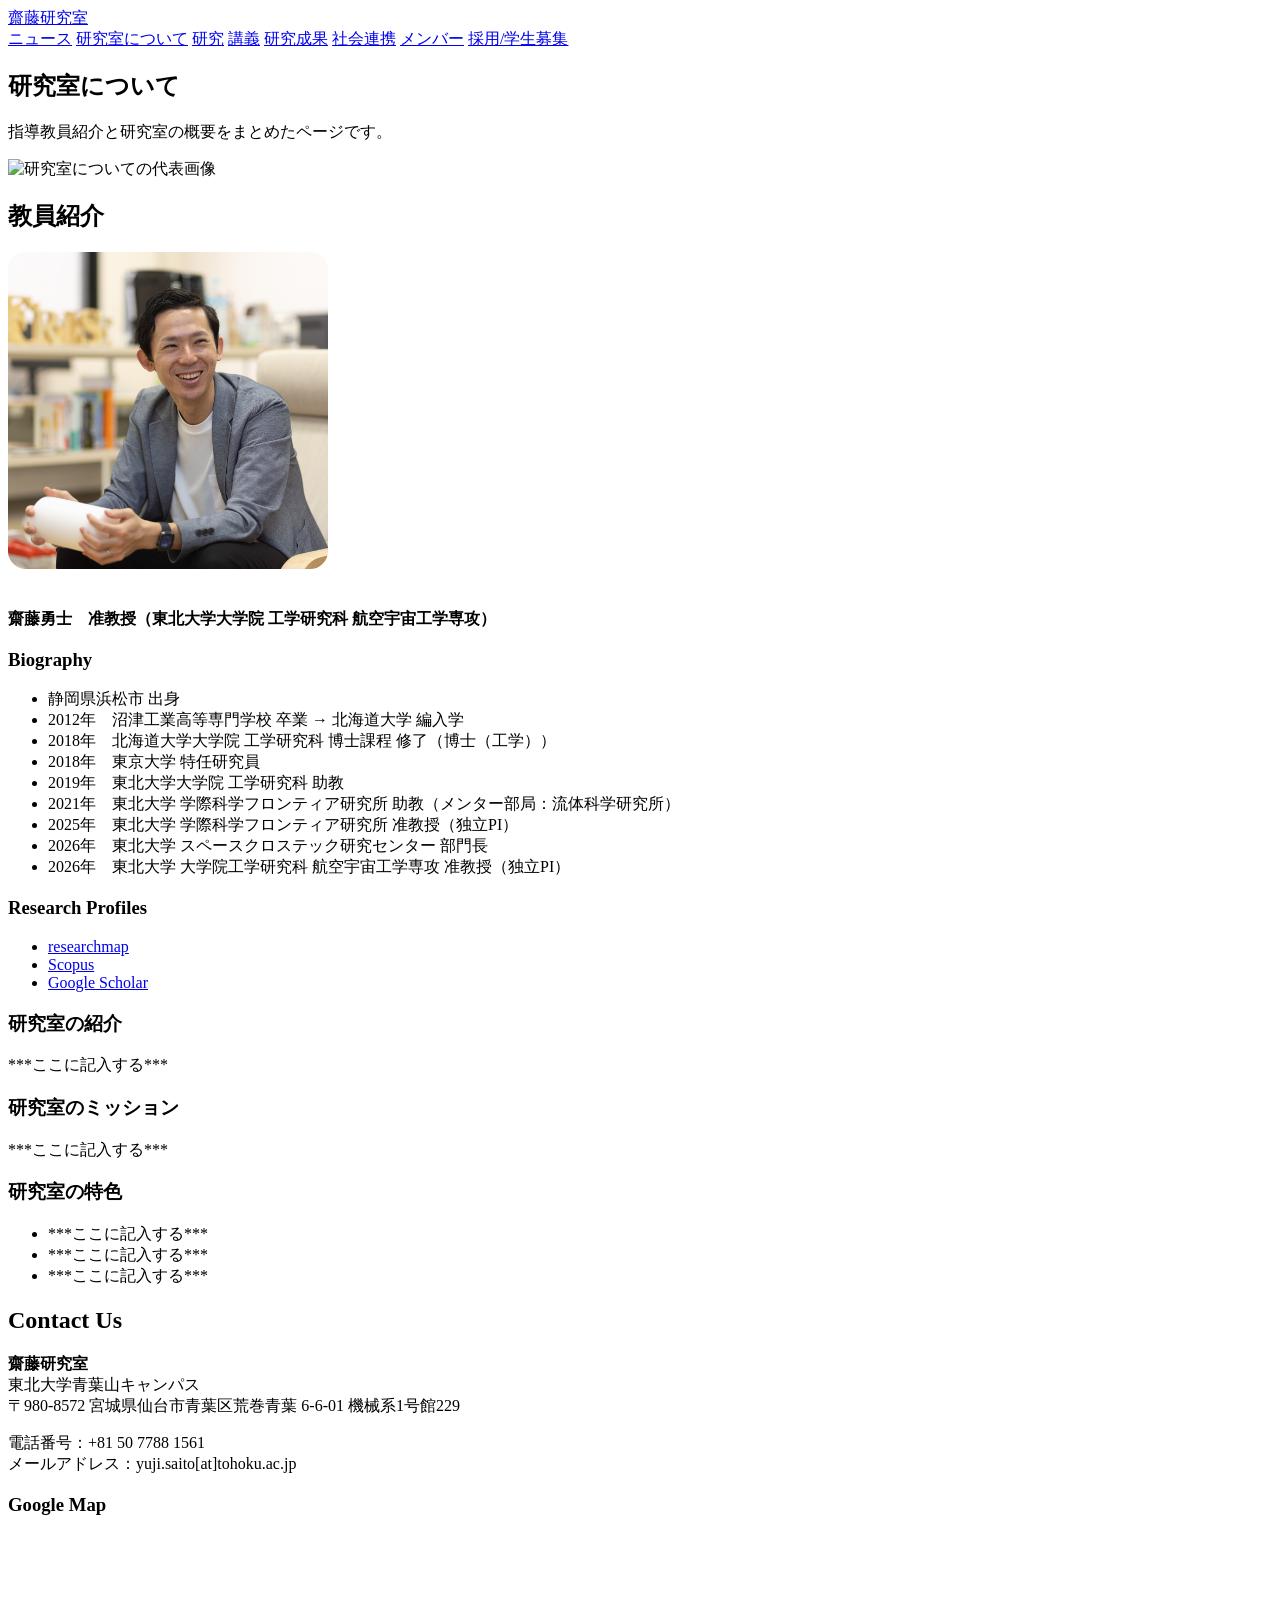
==== about.html @ cdae02cb "Update about.html" ====
<!doctype html>
<html lang="ja">
<head>
  <meta charset="utf-8">
  <meta name="viewport" content="width=device-width, initial-scale=1">
  <title>齋藤研究室</title>
  <meta name="description" content="齋藤研究室の公式サイト。研究・講義・社会連携・学生募集などの情報を掲載しています。">
  <link rel="stylesheet" href="style.css">
</head>
<body>
  <header class="site-header">
    <div class="container site-header__inner">
      <a class="brand" href="index.html">
        <!-- <img src="logo.jpg" alt="齋藤研究室 ロゴ" class="brand__logo"> -->
        <span>齋藤研究室</span>
      </a>
      <nav class="nav" aria-label="主要メニュー">
        <a href="news.html">ニュース</a>
        <a href="about.html">研究室について</a>
        <a href="research.html">研究</a>
        <a href="lectures.html">講義</a>
        <a href="achievements.html">研究成果</a>
        <a href="collaboration.html">社会連携</a>
        <a href="members.html">メンバー</a>
        <a href="recruit.html">採用/学生募集</a>
      </nav>
    </div>
  </header>

  <main>
    <section class="page-hero">
      <div class="container page-top">
        <div class="page-top__title">
          <h1>研究室について</h1>
          <p>指導教員紹介と研究室の概要をまとめたページです。</p>
        </div>
        <div class="page-top__image">
          <img src="assets/pic_firing.png" alt="研究室についての代表画像">
        </div>
      </div>
    </section>

    <section class="section section--tight">
      <div class="container content-box">
        <h2>教員紹介</h2>
        <p><img src="assets/pic_saito.JPG" alt="pic_saito" style="max-width:320px;border-radius:18px;margin:0 0 20px 0;"></p>
        <p><strong>齋藤勇士　准教授（東北大学大学院 工学研究科 航空宇宙工学専攻）</strong></p>
        <h3>Biography</h3>
<ul class="bio-list">
  <li>静岡県浜松市 出身</li>
  <li>2012年　沼津工業高等専門学校 卒業 → 北海道大学 編入学</li>
  <li>2018年　北海道大学大学院 工学研究科 博士課程 修了（博士（工学））</li>
  <li>2018年　東京大学 特任研究員</li>
  <li>2019年　東北大学大学院 工学研究科 助教</li>
  <li>2021年　東北大学 学際科学フロンティア研究所 助教（メンター部局：流体科学研究所）</li>
  <li>2025年　東北大学 学際科学フロンティア研究所 准教授（独立PI）</li>
  <li>2026年　東北大学 スペースクロステック研究センター 部門長</li>
  <li>2026年　東北大学 大学院工学研究科 航空宇宙工学専攻 准教授（独立PI）</li>
</ul>

<h3>Research Profiles</h3>
  <ul class="bio-list">
  <li><a href="https://researchmap.jp/saito_yuji/" target="_blank" rel="noopener noreferrer">researchmap</a></li>
  <li><a href="https://www.scopus.com/authid/detail.uri?authorId=57219493990" target="_blank" rel="noopener noreferrer">Scopus</a></li>
  <li><a href="https://scholar.google.com/citations?user=6G-dy-IAAAAJ&hl=ja" target="_blank" rel="noopener noreferrer">Google Scholar</a></li>
  </ul>
  </ul>
  <h3>研究室の紹介</h3>
        <p class="placeholder">***ここに記入する***</p>
        <h3>研究室のミッション</h3>
        <p class="placeholder">***ここに記入する***</p>
        <h3>研究室の特色</h3>
        <ul class="plain-list">
          <li><span class="placeholder">***ここに記入する***</span></li>
          <li><span class="placeholder">***ここに記入する***</span></li>
          <li><span class="placeholder">***ここに記入する***</span></li>
        </ul>
      </div>
    </section>
  </main>

  <footer class="footer">
    <div class="container footer-grid">
     <section>
        <h2>Contact Us</h2>
        <p><strong>齋藤研究室</strong><br>東北大学青葉山キャンパス<br>〒980-8572 宮城県仙台市青葉区荒巻青葉 6-6-01 機械系1号館229 </p>
        <p>電話番号：+81 50 7788 1561<br>メールアドレス：yuji.saito[at]tohoku.ac.jp</p>
      </section>
      <section class="map-wrap">
        <h3>Google Map</h3>
<!-- googleMapでピンを立てた後、共有→地図を埋め込む→HTMLをコピー→下記一行まるごと消して、貼り付け -->
        <iframe src="https://www.google.com/maps/embed?pb=!1m18!1m12!1m3!1d660.6480295084219!2d140.84380347858735!3d38.25482782458612!2m3!1f0!2f0!3f0!3m2!1i1024!2i768!4f13.1!3m3!1m2!1s0x5f8a285a0e65f0b5%3A0x808f0caa3482d5c0!2z5p2x5YyX5aSn5a2mIOW3peWtpueglOeptuenkeODu-W3peWtpumDqCDmqZ_morDns7sx5Y-36aSo!5e0!3m2!1sja!2sjp!4v1775164790311!5m2!1sja!2sjp" width="600" height="450" style="border:0;" allowfullscreen="" loading="lazy" referrerpolicy="no-referrer-when-downgrade"></iframe>
      </section>
    </div>
  </footer>
  
  <script src="script.js"></script>
</body>
</html>
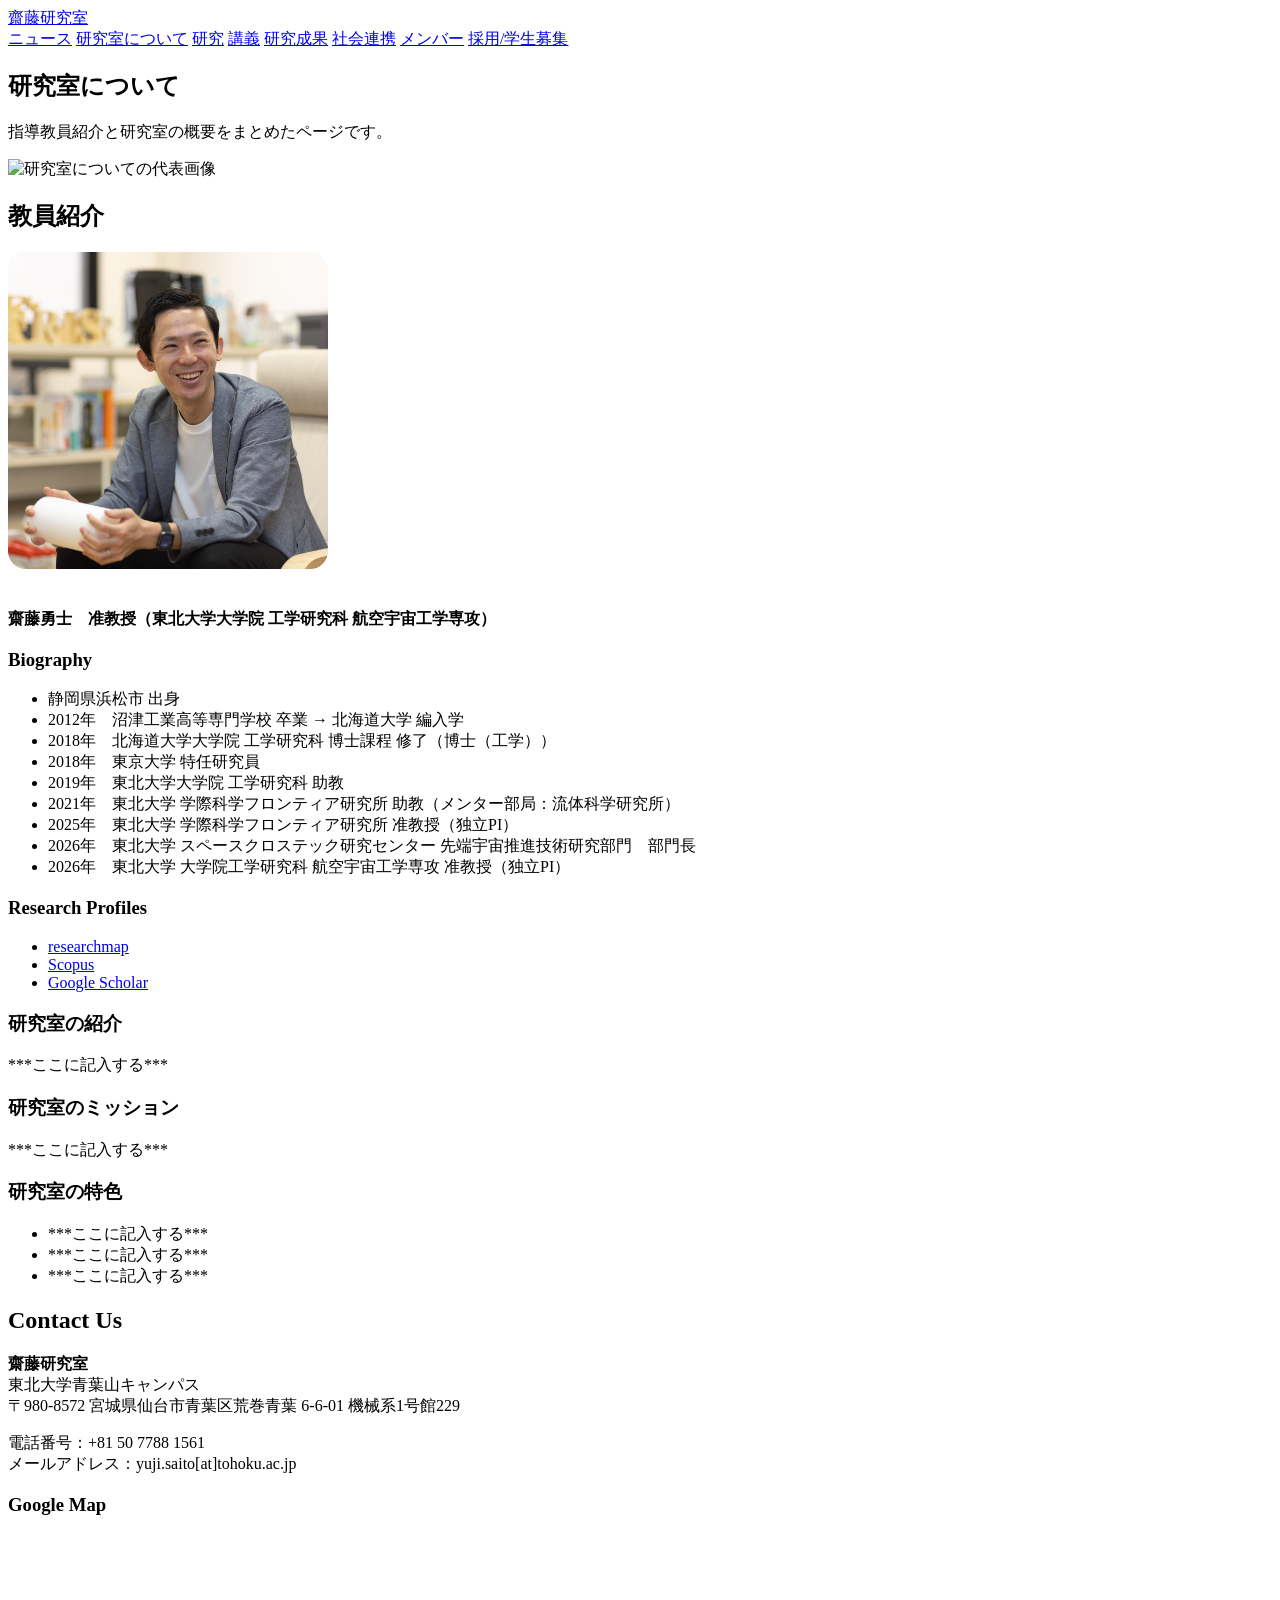
==== commit 874c2725: "Update about.html" ====
--- a/about.html
+++ b/about.html
@@ -54,7 +54,7 @@
   <li>2019年　東北大学大学院 工学研究科 助教</li>
   <li>2021年　東北大学 学際科学フロンティア研究所 助教（メンター部局：流体科学研究所）</li>
   <li>2025年　東北大学 学際科学フロンティア研究所 准教授（独立PI）</li>
-  <li>2026年　東北大学 スペースクロステック研究センター 部門長</li>
+  <li>2026年　東北大学 スペースクロステック研究センター 先端宇宙推進技術研究部門　部門長</li>
   <li>2026年　東北大学 大学院工学研究科 航空宇宙工学専攻 准教授（独立PI）</li>
 </ul>
 
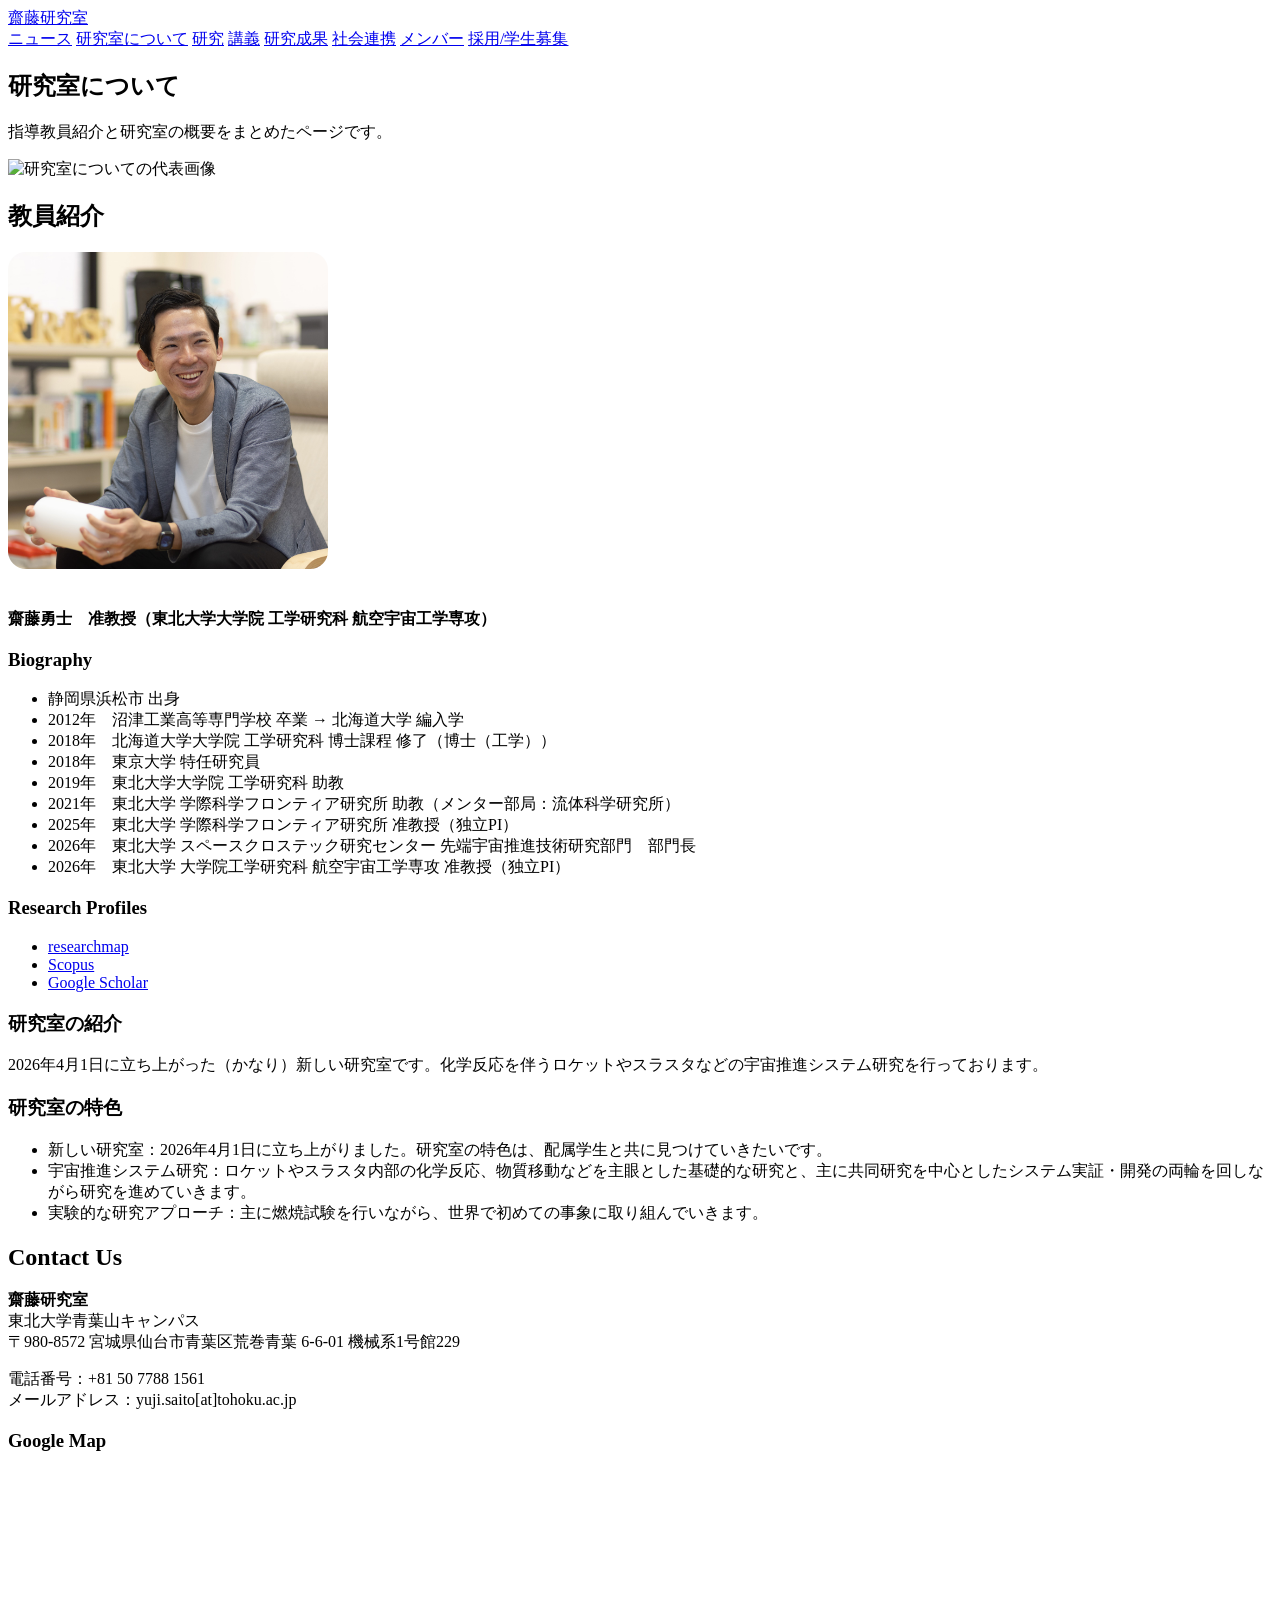
==== commit 0e5f373d: "Update about.html" ====
--- a/about.html
+++ b/about.html
@@ -66,14 +66,13 @@
   </ul>
   </ul>
   <h3>研究室の紹介</h3>
-        <p class="placeholder">***ここに記入する***</p>
-        <h3>研究室のミッション</h3>
-        <p class="placeholder">***ここに記入する***</p>
-        <h3>研究室の特色</h3>
-        <ul class="plain-list">
-          <li><span class="placeholder">***ここに記入する***</span></li>
-          <li><span class="placeholder">***ここに記入する***</span></li>
-          <li><span class="placeholder">***ここに記入する***</span></li>
+  <p class="placeholder">2026年4月1日に立ち上がった（かなり）新しい研究室です。化学反応を伴うロケットやスラスタなどの宇宙推進システム研究を行っております。</p>
+  
+  <h3>研究室の特色</h3>
+  <ul class="plain-list">
+  <li><span class="placeholder">新しい研究室：2026年4月1日に立ち上がりました。研究室の特色は、配属学生と共に見つけていきたいです。</span></li>
+  <li><span class="placeholder">宇宙推進システム研究：ロケットやスラスタ内部の化学反応、物質移動などを主眼とした基礎的な研究と、主に共同研究を中心としたシステム実証・開発の両輪を回しながら研究を進めていきます。</span></li>
+  <li><span class="placeholder">実験的な研究アプローチ：主に燃焼試験を行いながら、世界で初めての事象に取り組んでいきます。</span></li>
         </ul>
       </div>
     </section>
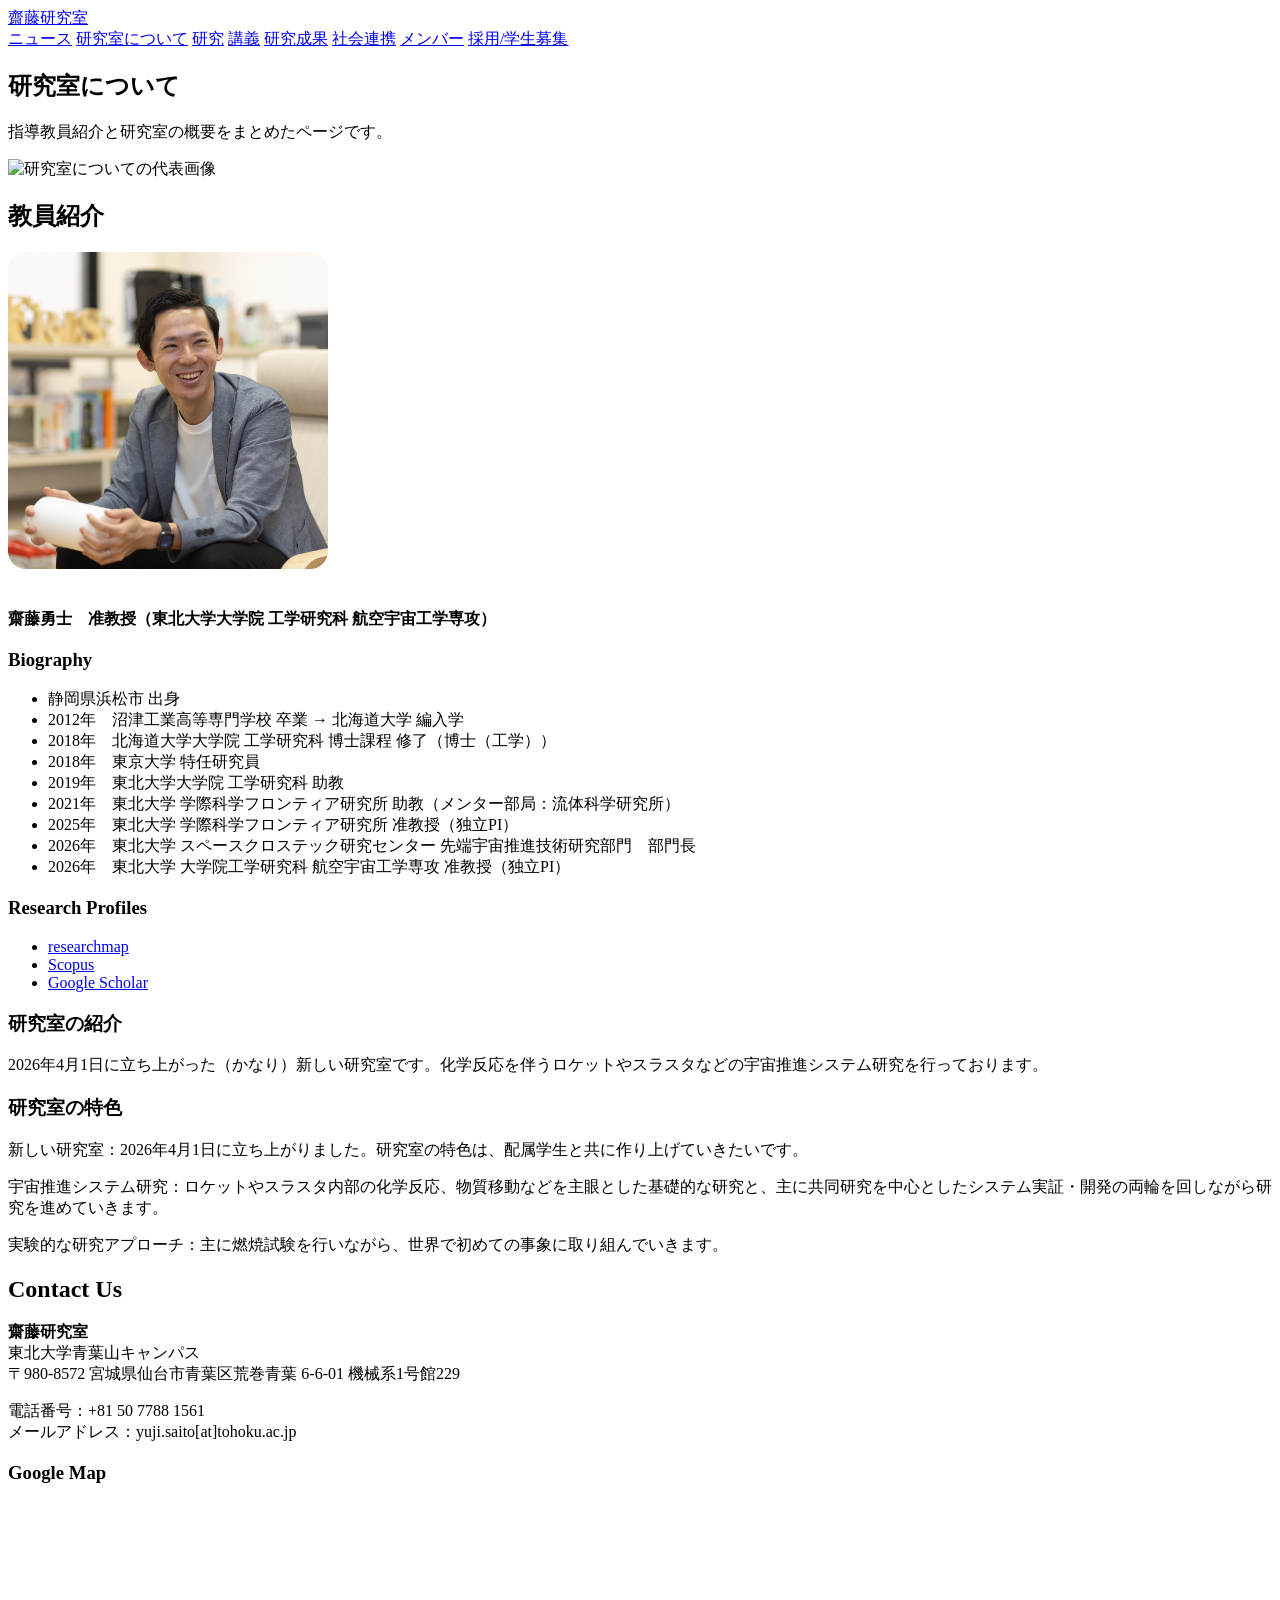
==== commit 2f26ece9: "Update about.html" ====
--- a/about.html
+++ b/about.html
@@ -69,12 +69,12 @@
   <p class="placeholder">2026年4月1日に立ち上がった（かなり）新しい研究室です。化学反応を伴うロケットやスラスタなどの宇宙推進システム研究を行っております。</p>
   
   <h3>研究室の特色</h3>
-  <ul class="plain-list">
-  <li><span class="placeholder">新しい研究室：2026年4月1日に立ち上がりました。研究室の特色は、配属学生と共に見つけていきたいです。</span></li>
-  <li><span class="placeholder">宇宙推進システム研究：ロケットやスラスタ内部の化学反応、物質移動などを主眼とした基礎的な研究と、主に共同研究を中心としたシステム実証・開発の両輪を回しながら研究を進めていきます。</span></li>
-  <li><span class="placeholder">実験的な研究アプローチ：主に燃焼試験を行いながら、世界で初めての事象に取り組んでいきます。</span></li>
-        </ul>
-      </div>
+        <p class="placeholder">新しい研究室：2026年4月1日に立ち上がりました。研究室の特色は、配属学生と共に作り上げていきたいです。</p>
+        <p class="placeholder">宇宙推進システム研究：ロケットやスラスタ内部の化学反応、物質移動などを主眼とした基礎的な研究と、主に共同研究を中心としたシステム実証・開発の両輪を回しながら研究を進めていきます。</p>
+        <p class="placeholder">実験的な研究アプローチ：主に燃焼試験を行いながら、世界で初めての事象に取り組んでいきます。</p>
+        
+     </ul>
+     </div>
     </section>
   </main>
 
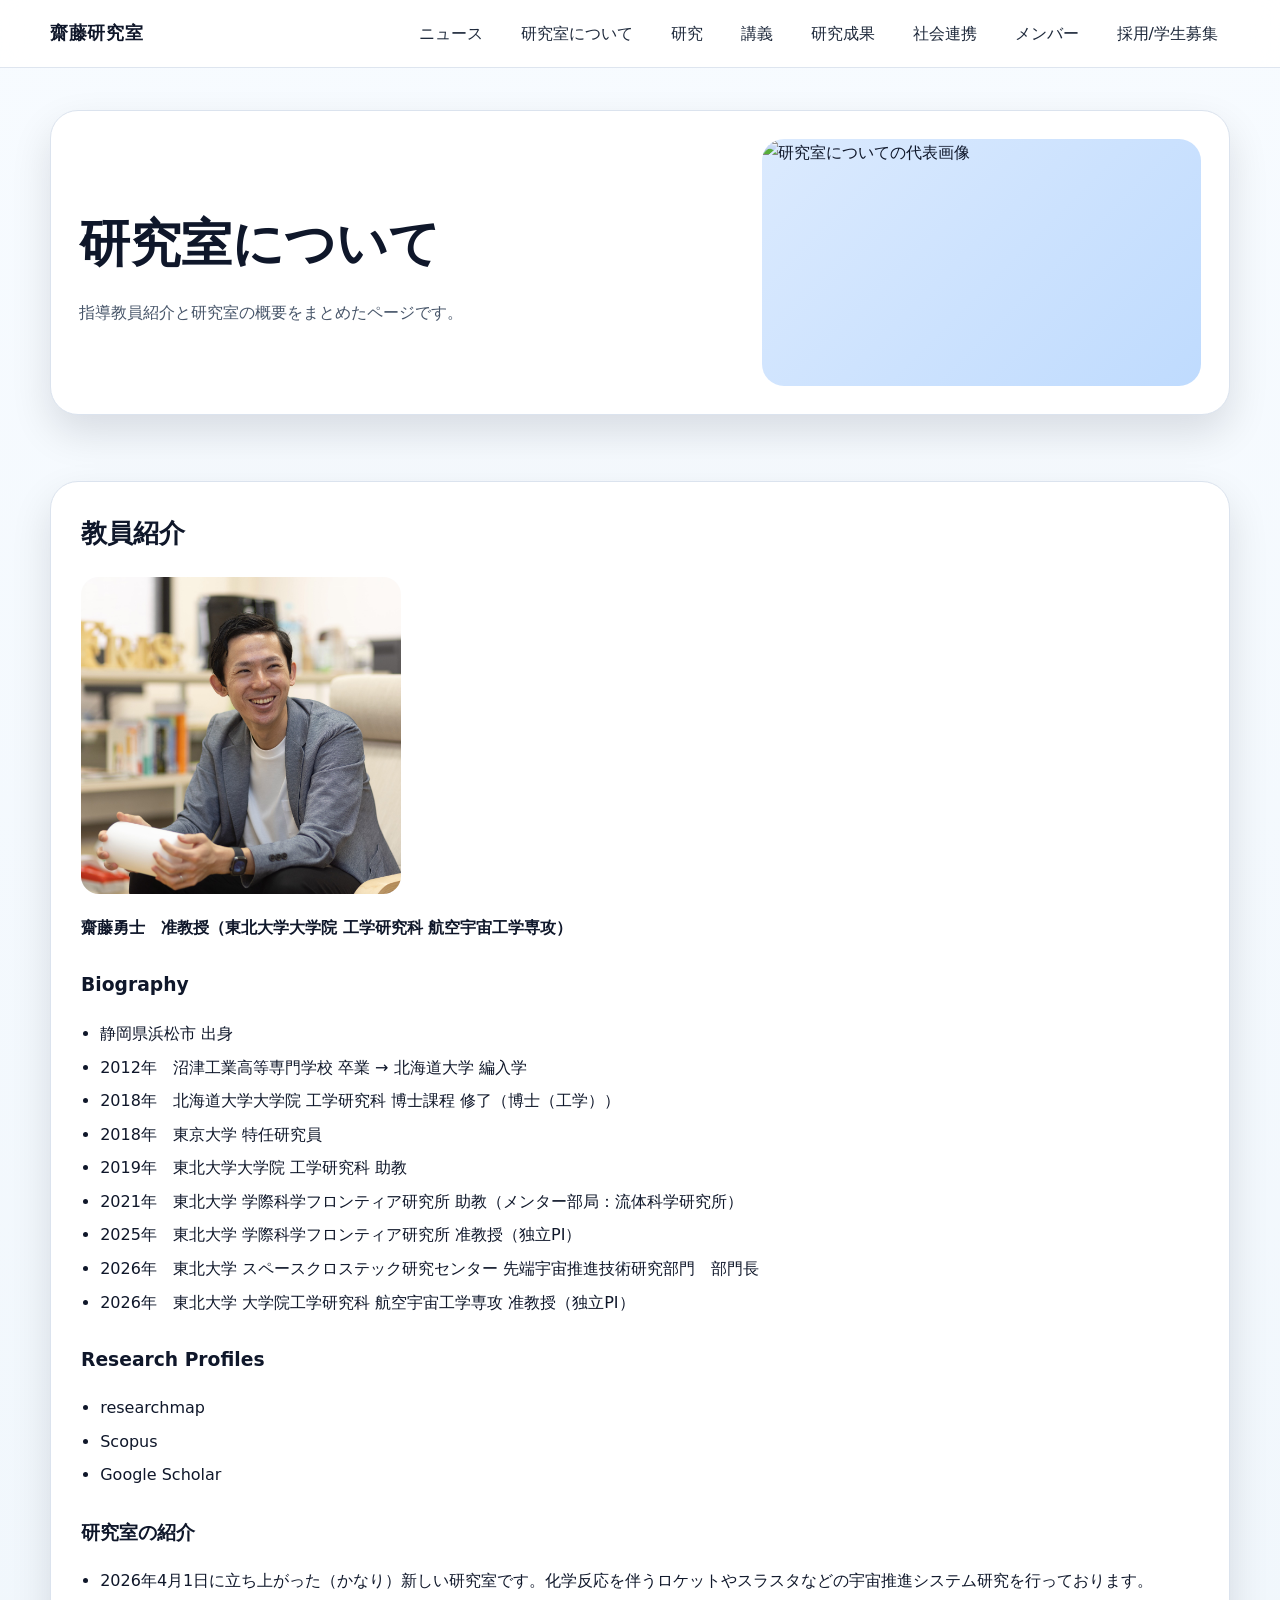
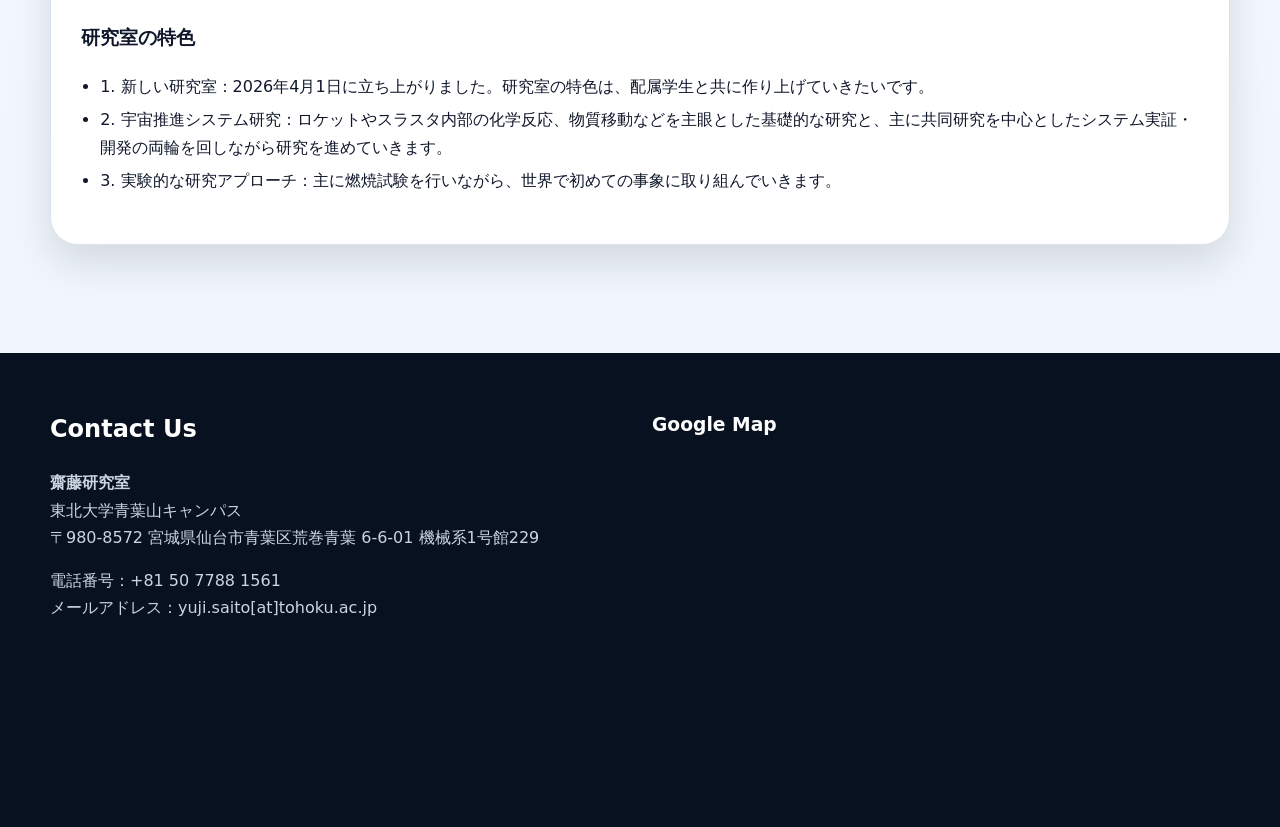
==== commit c94bb2f0: "Update about.html" ====
--- a/about.html
+++ b/about.html
@@ -61,18 +61,21 @@
 <h3>Research Profiles</h3>
   <ul class="bio-list">
   <li><a href="https://researchmap.jp/saito_yuji/" target="_blank" rel="noopener noreferrer">researchmap</a></li>
-  <li><a href="https://www.scopus.com/authid/detail.uri?authorId=57219493990" target="_blank" rel="noopener noreferrer">Scopus</a></li>
+  <li><a href="https://www.scopus.com/authid/detail.uri?authorId=57219493990&origin=resultslist" target="_blank" rel="noopener noreferrer">Scopus</a></li>
   <li><a href="https://scholar.google.com/citations?user=6G-dy-IAAAAJ&hl=ja" target="_blank" rel="noopener noreferrer">Google Scholar</a></li>
   </ul>
   </ul>
   <h3>研究室の紹介</h3>
-  <p class="placeholder">2026年4月1日に立ち上がった（かなり）新しい研究室です。化学反応を伴うロケットやスラスタなどの宇宙推進システム研究を行っております。</p>
+        <ul class="bio-list">
+        <li>2026年4月1日に立ち上がった（かなり）新しい研究室です。化学反応を伴うロケットやスラスタなどの宇宙推進システム研究を行っております。</li>
+        </ul>  
   
   <h3>研究室の特色</h3>
-        <p class="placeholder">新しい研究室：2026年4月1日に立ち上がりました。研究室の特色は、配属学生と共に作り上げていきたいです。</p>
-        <p class="placeholder">宇宙推進システム研究：ロケットやスラスタ内部の化学反応、物質移動などを主眼とした基礎的な研究と、主に共同研究を中心としたシステム実証・開発の両輪を回しながら研究を進めていきます。</p>
-        <p class="placeholder">実験的な研究アプローチ：主に燃焼試験を行いながら、世界で初めての事象に取り組んでいきます。</p>
-        
+        <ul class="bio-list">
+        <li>1. 新しい研究室：2026年4月1日に立ち上がりました。研究室の特色は、配属学生と共に作り上げていきたいです。</li>
+        <li>2. 宇宙推進システム研究：ロケットやスラスタ内部の化学反応、物質移動などを主眼とした基礎的な研究と、主に共同研究を中心としたシステム実証・開発の両輪を回しながら研究を進めていきます。</li>
+        <li>3. 実験的な研究アプローチ：主に燃焼試験を行いながら、世界で初めての事象に取り組んでいきます。</li>
+        </ul>  
      </ul>
      </div>
     </section>
--- a/style.css
+++ b/style.css
@@ -0,0 +1,159 @@
+:root{
+  --bg:#0b1320;
+  --bg2:#111c30;
+  --panel:#ffffff;
+  --text:#0f172a;
+  --muted:#475569;
+  --line:#dbe3ee;
+  --accent:#0ea5e9;
+  --accent2:#22c55e;
+  --shadow:0 18px 40px rgba(2, 12, 27, 0.12);
+  --radius:22px;
+  --max:1180px;
+}
+*{box-sizing:border-box}
+html{scroll-behavior:smooth}
+body{
+  margin:0;
+  font-family:"Yu Gothic UI","Hiragino Sans","Meiryo",system-ui,sans-serif;
+  color:var(--text);
+  background:linear-gradient(180deg,#f7fbff 0%,#eef5fb 100%);
+  line-height:1.7;
+}
+a{color:inherit;text-decoration:none}
+img,video{max-width:100%;display:block}
+.container{width:min(calc(100% - 32px),var(--max));margin:0 auto}
+.site-header{
+  position:sticky;top:0;z-index:50;
+  background:rgba(255,255,255,.9);backdrop-filter:blur(12px);
+  border-bottom:1px solid rgba(219,227,238,.9);
+}
+.site-header__inner{display:flex;align-items:center;justify-content:space-between;gap:16px;padding:12px 0}
+.brand{ display:flex; align-items:center; gap:10px; font-weight:800; font-size:1.1rem; letter-spacing:.04em;}
+.brand__logo{ width:32px; height:32px; object-fit:cover; border-radius:8px; display:block;}
+.nav{display:flex;flex-wrap:wrap;gap:10px 14px;justify-content:flex-end}
+.nav a{padding:8px 12px;border-radius:999px;color:#1e293b}
+.nav a:hover,.nav a:focus-visible{background:#e8f3fb;outline:none}
+.hero{
+  position:relative;min-height:74vh;display:grid;place-items:center;overflow:hidden;
+  background:#020817;color:#fff;
+}
+.hero__media,.hero__overlay{position:absolute;inset:0}
+.hero__media video{width:100%;height:100%;object-fit:cover;display:none}
+.hero__media video.is-active{display:block}
+.hero__overlay{background:linear-gradient(180deg,rgba(2,6,23,.35),rgba(2,6,23,.72))}
+.hero__content{position:relative;z-index:1;text-align:center;padding:80px 16px}
+.hero h1{font-size:clamp(2.2rem,7vw,4.8rem);margin:0 0 16px;letter-spacing:.04em}
+.hero p{font-size:clamp(1rem,2.2vw,1.25rem);max-width:820px;margin:0 auto 18px;color:#dbeafe}
+.hero__chips{display:flex;flex-wrap:wrap;gap:10px;justify-content:center;margin-top:24px}
+.hero__chips span{padding:10px 14px;border:1px solid rgba(255,255,255,.24);border-radius:999px;background:rgba(255,255,255,.08)}
+.section{padding:72px 0}
+.section--tight{padding:48px 0}
+.section-title{display:flex;align-items:end;justify-content:space-between;gap:12px;margin-bottom:28px}
+.section-title h2{font-size:clamp(1.6rem,3vw,2.5rem);margin:0}
+.section-title p{margin:0;color:var(--muted)}
+.grid{display:grid;gap:22px}
+.card-grid{grid-template-columns:repeat(auto-fit,minmax(240px,1fr))}
+.card{
+  background:var(--panel);border:1px solid var(--line);border-radius:var(--radius);overflow:hidden;
+  box-shadow:var(--shadow);transition:transform .2s ease, box-shadow .2s ease;
+}
+.card:hover{transform:translateY(-4px);box-shadow:0 22px 46px rgba(2,12,27,.16)}
+.card__media{aspect-ratio:16/10;position:relative;background:linear-gradient(135deg,#0f172a,#1d4ed8);overflow:hidden}
+.card__media img,.card__media video{width:100%;height:100%;object-fit:cover}
+.card__badge{position:absolute;left:14px;top:14px;background:rgba(255,255,255,.92);padding:6px 10px;border-radius:999px;font-size:.82rem;font-weight:700}
+.card__body{padding:20px}
+.card__body h3{margin:0 0 8px;font-size:1.2rem}
+.card__body p{margin:0;color:var(--muted)}
+.note-list,.member-list,.plain-list{display:grid;gap:12px;padding:0;margin:0;list-style:none}
+.note-list li,.plain-list li{background:#fff;border:1px solid var(--line);border-radius:16px;padding:14px 16px;box-shadow:var(--shadow)}
+.note-list a{color:#0f172a;font-weight:700}
+.page-hero{padding:42px 0 18px}
+.page-top{
+  display:grid;grid-template-columns:1.2fr .8fr;gap:24px;align-items:center;
+  background:#fff;border:1px solid var(--line);border-radius:28px;padding:28px;box-shadow:var(--shadow)
+}
+.page-top__title h1{font-size:clamp(2rem,4vw,3.2rem);margin:0 0 12px}
+.page-top__title p{margin:0;color:var(--muted)}
+.page-top__image{aspect-ratio:16/9;border-radius:22px;overflow:hidden;background:linear-gradient(135deg,#dbeafe,#bfdbfe)}
+.page-top__image img{width:100%;height:100%;object-fit:cover}
+.content-box{background:#fff;border:1px solid var(--line);border-radius:28px;padding:30px;box-shadow:var(--shadow)}
+.content-box h2{margin-top:0;font-size:1.6rem}
+.content-box h3{margin-top:28px}
+.footer{background:#08111f;color:#e2e8f0;padding:56px 0 40px;margin-top:60px}
+.footer-grid{display:grid;grid-template-columns:1fr 1fr;gap:24px;align-items:start}
+.footer h2,.footer h3{margin-top:0;color:#fff}
+.footer p,.footer li{color:#cbd5e1}
+.map-wrap iframe{width:100%;height:320px;border:0;border-radius:22px}
+.small{font-size:.95rem;color:var(--muted)}
+.placeholder{font-weight:700;color:#0369a1}
+.kv-links{display:flex;flex-wrap:wrap;gap:10px;margin-top:18px}
+.kv-links a{background:#fff;color:#0f172a;padding:11px 14px;border-radius:999px;font-weight:700}
+.member-columns{display:grid;grid-template-columns:repeat(3,1fr);gap:18px}
+.member-group{background:#fff;border:1px solid var(--line);border-radius:20px;padding:18px;box-shadow:var(--shadow)}
+.member-group h3{margin-top:0}
+.news-inline{display:grid;gap:10px}
+.news-inline li{padding:10px 0;border-bottom:1px solid #e2e8f0}
+.news-inline li:last-child{border-bottom:none}
+@media (max-width:900px){
+  .page-top,.footer-grid,.member-columns{grid-template-columns:1fr}
+  .site-header__inner{align-items:flex-start;flex-direction:column}
+  .nav{justify-content:flex-start}
+}
+@media (max-width:640px){
+  .section{padding:56px 0}
+  .page-top,.content-box{padding:22px}
+  .hero{min-height:64vh}
+}
+
+.bio-list {
+  margin: 0 0 1.2rem 1.2rem;
+  padding: 0;
+}
+
+.bio-list li {
+  margin: 0.4rem 0;
+  padding: 0;
+  border: none;
+  background: none;
+  border-radius: 0;
+  list-style: disc;
+}
+
+.research-title {
+  font-weight: 700;
+  color: inherit;
+}
+
+.research-title {
+  font-weight: 700;
+  color: inherit;
+}
+
+.paper-list {
+  margin-top: 8px;
+  font-size: 0.9rem;
+}
+
+.paper-list ul {
+  margin: 6px 0 0 1.2rem;
+  padding: 0;
+}
+
+.paper-list li {
+  background: none !important;
+  border: none !important;
+  box-shadow: none !important;
+  border-radius: 0 !important;
+  padding: 0 !important;
+  margin: 4px 0 !important;
+  list-style: disc;
+}
+
+.paper-list a {
+  text-decoration: none;
+}
+
+.paper-list a:hover {
+  text-decoration: underline;
+}
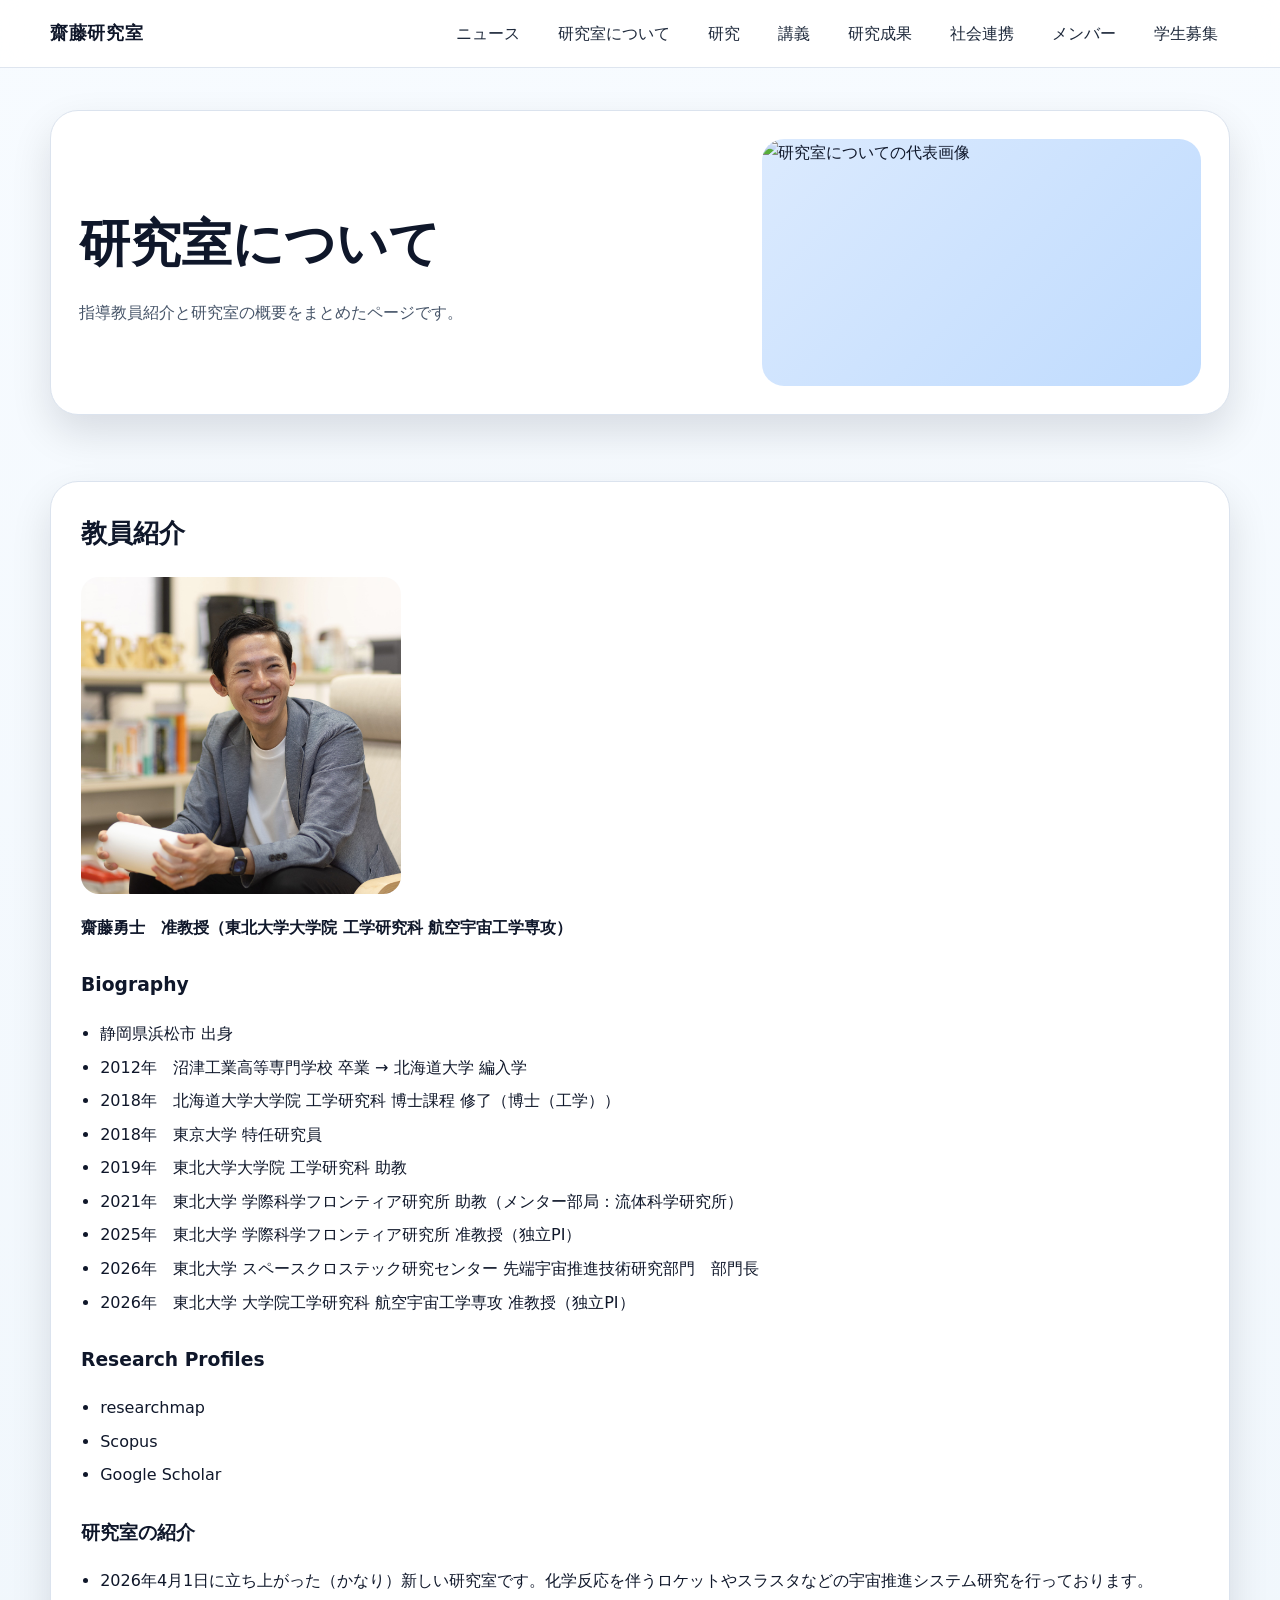
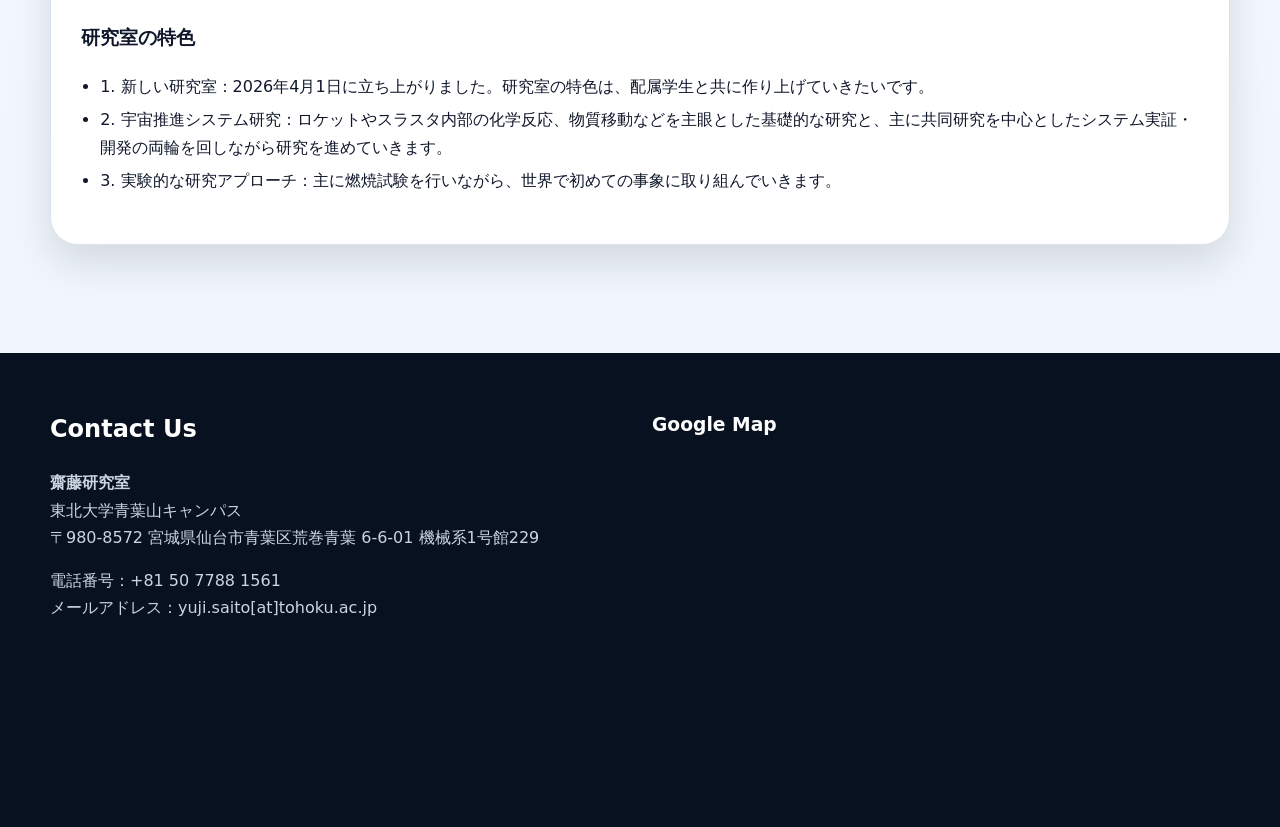
==== commit 7a93b4e3: "Update about.html" ====
--- a/about.html
+++ b/about.html
@@ -22,7 +22,7 @@
         <a href="achievements.html">研究成果</a>
         <a href="collaboration.html">社会連携</a>
         <a href="members.html">メンバー</a>
-        <a href="recruit.html">採用/学生募集</a>
+        <a href="recruit.html">学生募集</a>
       </nav>
     </div>
   </header>
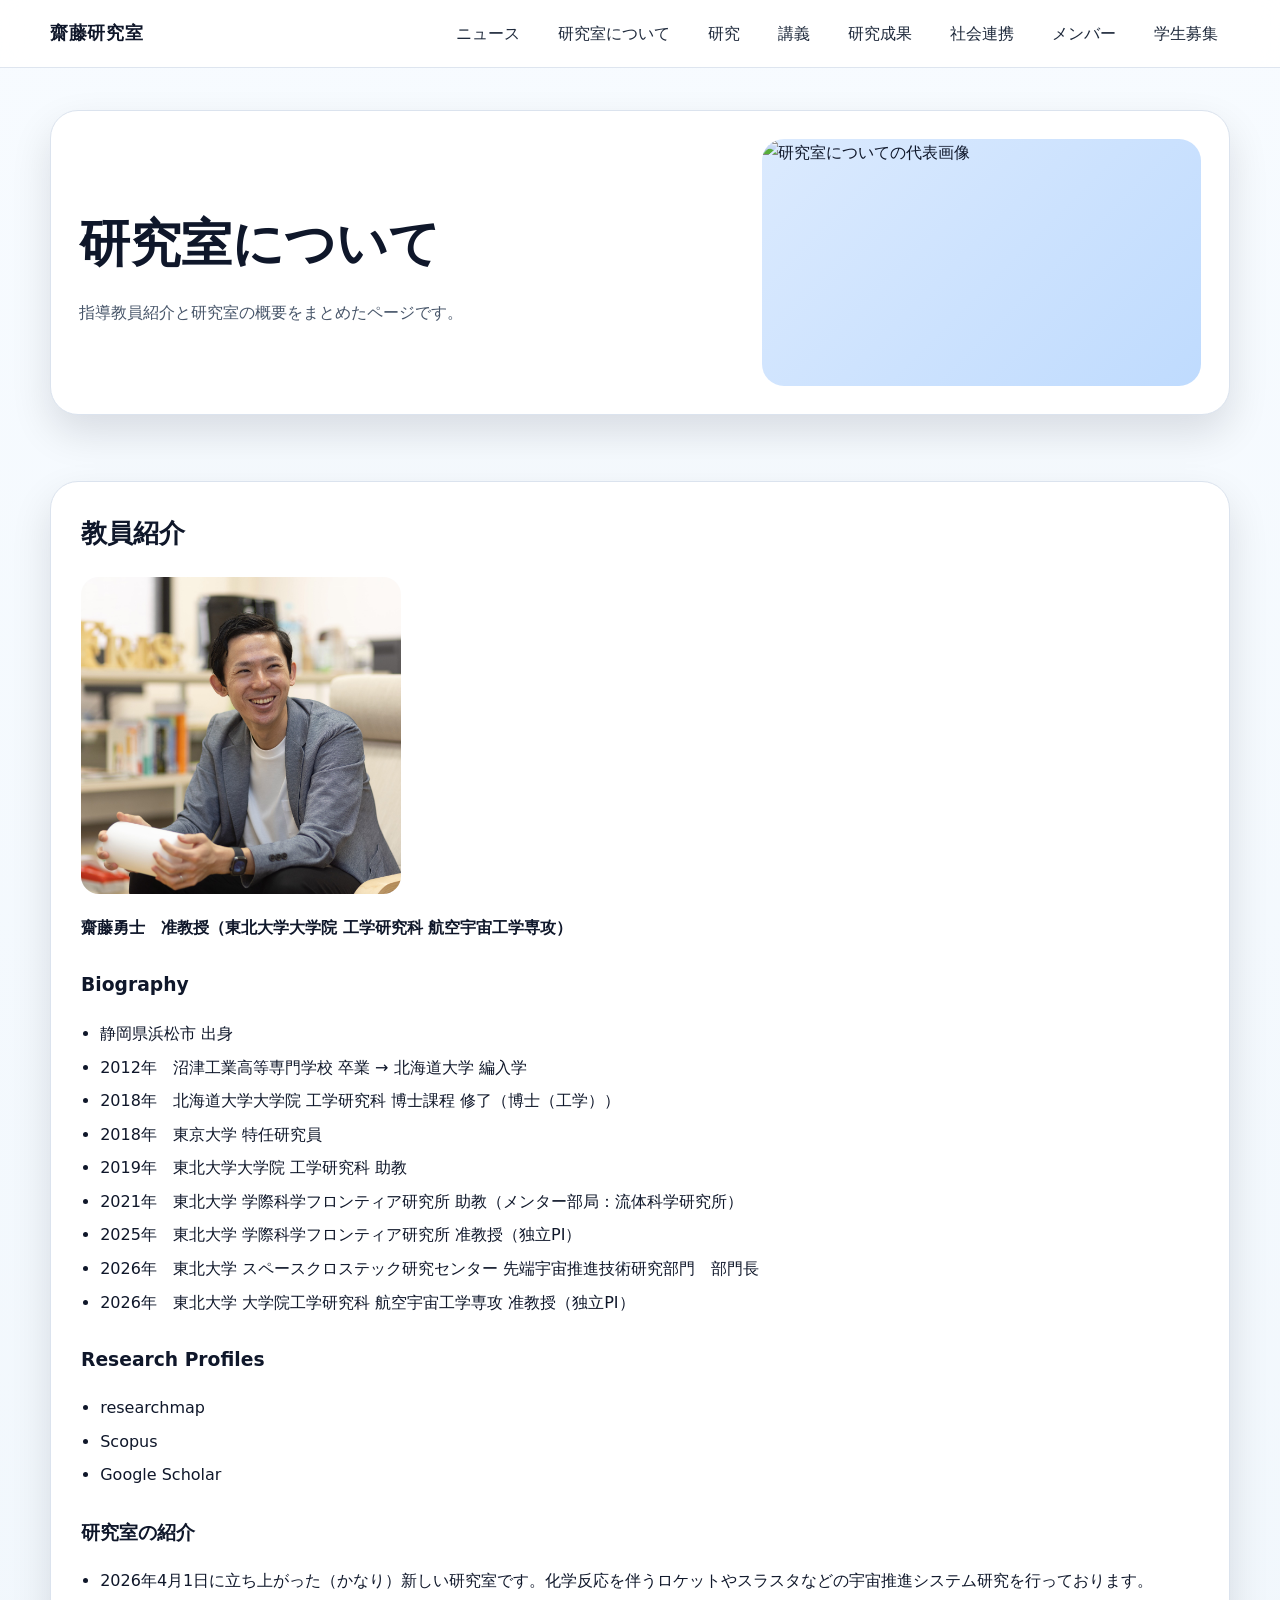
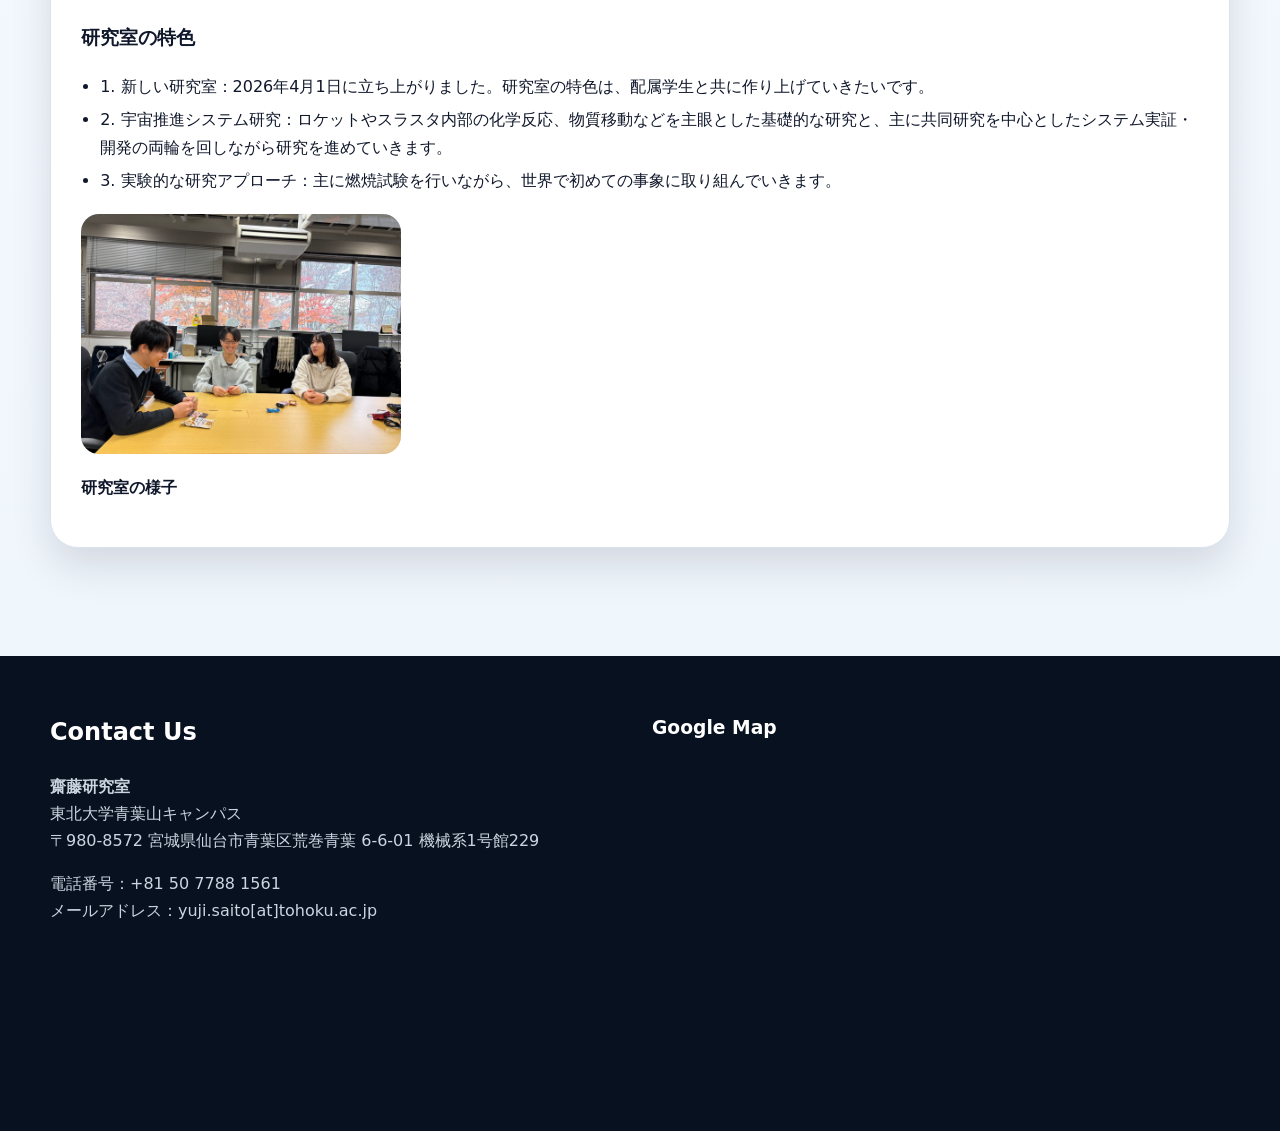
==== commit a7fd7ca1: "Update about.html" ====
--- a/about.html
+++ b/about.html
@@ -75,7 +75,9 @@
         <li>1. 新しい研究室：2026年4月1日に立ち上がりました。研究室の特色は、配属学生と共に作り上げていきたいです。</li>
         <li>2. 宇宙推進システム研究：ロケットやスラスタ内部の化学反応、物質移動などを主眼とした基礎的な研究と、主に共同研究を中心としたシステム実証・開発の両輪を回しながら研究を進めていきます。</li>
         <li>3. 実験的な研究アプローチ：主に燃焼試験を行いながら、世界で初めての事象に取り組んでいきます。</li>
-        </ul>  
+        </ul>
+        <p><img src="assets/pic_B3.jpg" alt="pic_saito" style="max-width:320px;border-radius:18px;margin:0 0 20px 0;"></p>
+        <p><strong>研究室の様子</strong></p>
      </ul>
      </div>
     </section>
--- a/style.css
+++ b/style.css
@@ -157,3 +157,34 @@
 .paper-list a:hover {
   text-decoration: underline;
 }
+
+.language-note {
+  max-width: 1000px;
+  margin: 3rem auto 0;
+  padding: 1.2rem 1.6rem;
+
+  background: rgba(255,255,255,0.85);
+  border: 1px solid var(--line);
+  border-radius: 12px;
+
+  text-align: left;
+  line-height: 1.7;
+}
+
+.language-note h3 {
+  margin: 0 0 0.7rem;
+  color: #003f8c;
+  font-size: 1.15rem;
+  font-weight: 700;
+}
+
+.language-note p {
+  margin: 0 0 0.7rem;
+  font-size: 0.95rem;
+  line-height: 1.7;
+  color: #475569;
+}
+
+.language-note p:last-child {
+  margin-bottom: 0;
+}
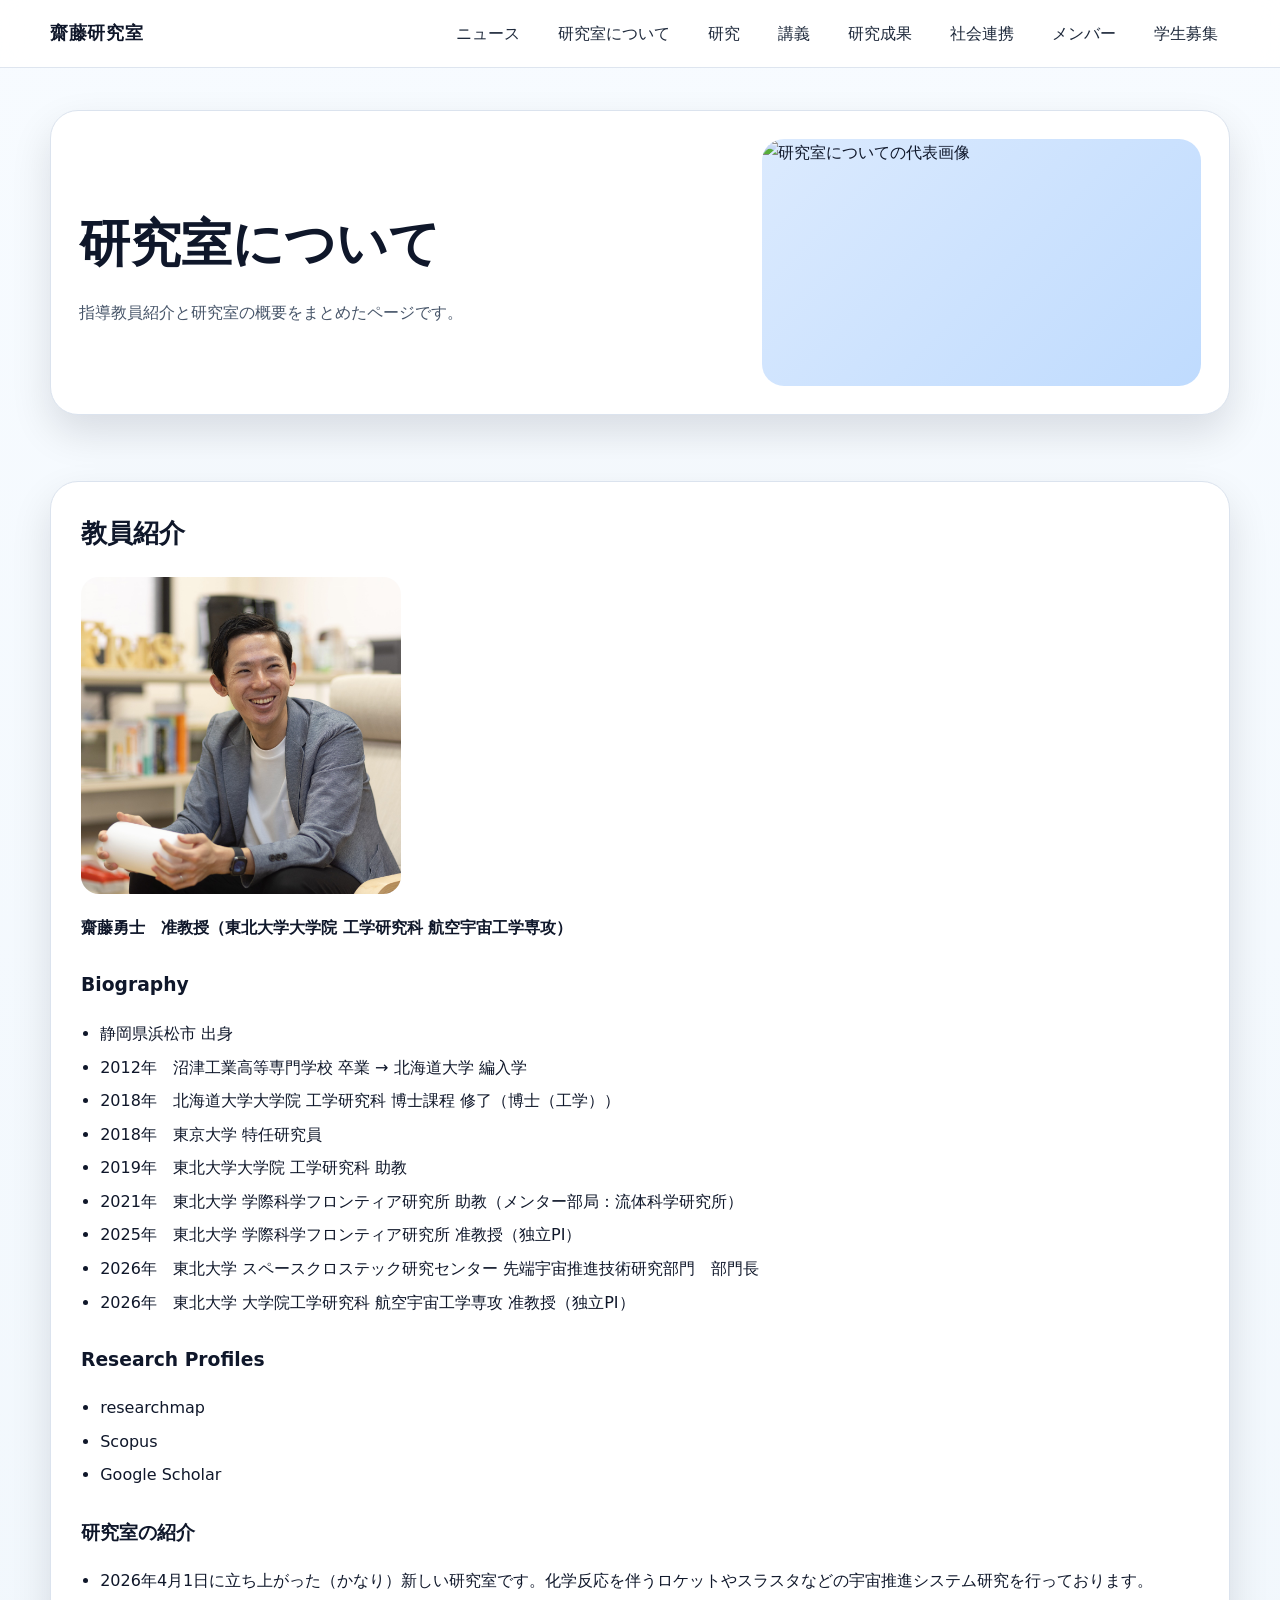
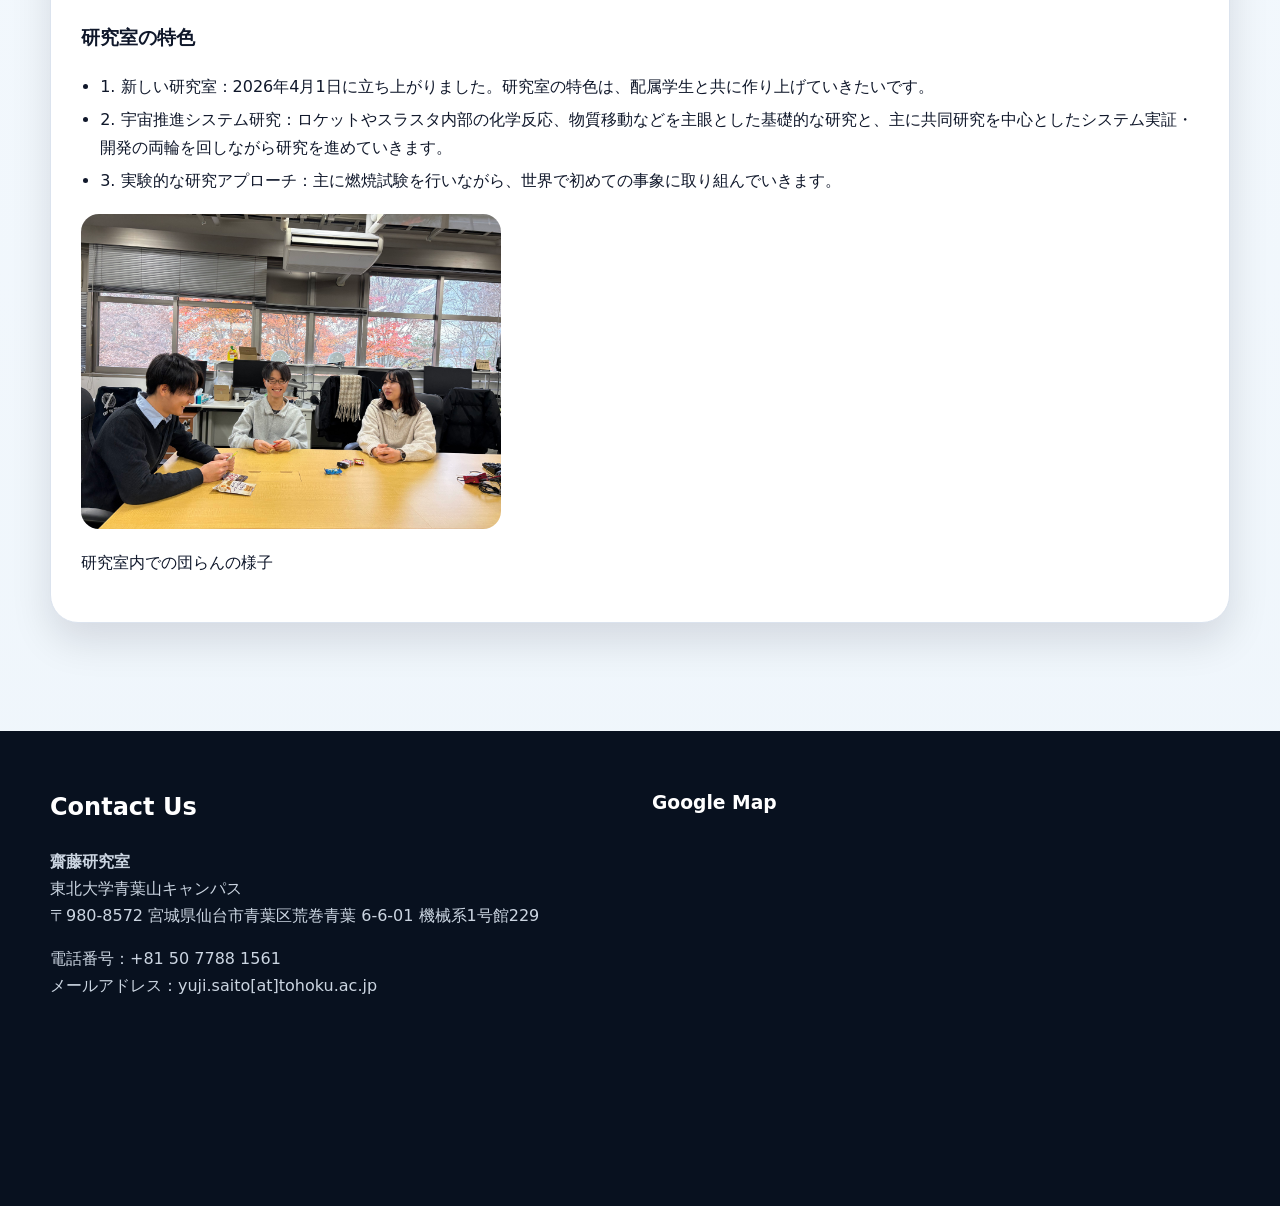
==== commit 512e8110: "Update about.html" ====
--- a/about.html
+++ b/about.html
@@ -76,8 +76,8 @@
         <li>2. 宇宙推進システム研究：ロケットやスラスタ内部の化学反応、物質移動などを主眼とした基礎的な研究と、主に共同研究を中心としたシステム実証・開発の両輪を回しながら研究を進めていきます。</li>
         <li>3. 実験的な研究アプローチ：主に燃焼試験を行いながら、世界で初めての事象に取り組んでいきます。</li>
         </ul>
-        <p><img src="assets/pic_B3.jpg" alt="pic_saito" style="max-width:320px;border-radius:18px;margin:0 0 20px 0;"></p>
-        <p><strong>研究室の様子</strong></p>
+        <p><img src="assets/pic_B3.jpg" alt="pic_saito" style="max-width:420px;border-radius:18px;margin:0 0 20px 0;"></p>
+        <p>研究室内での団らんの様子</p>
      </ul>
      </div>
     </section>
